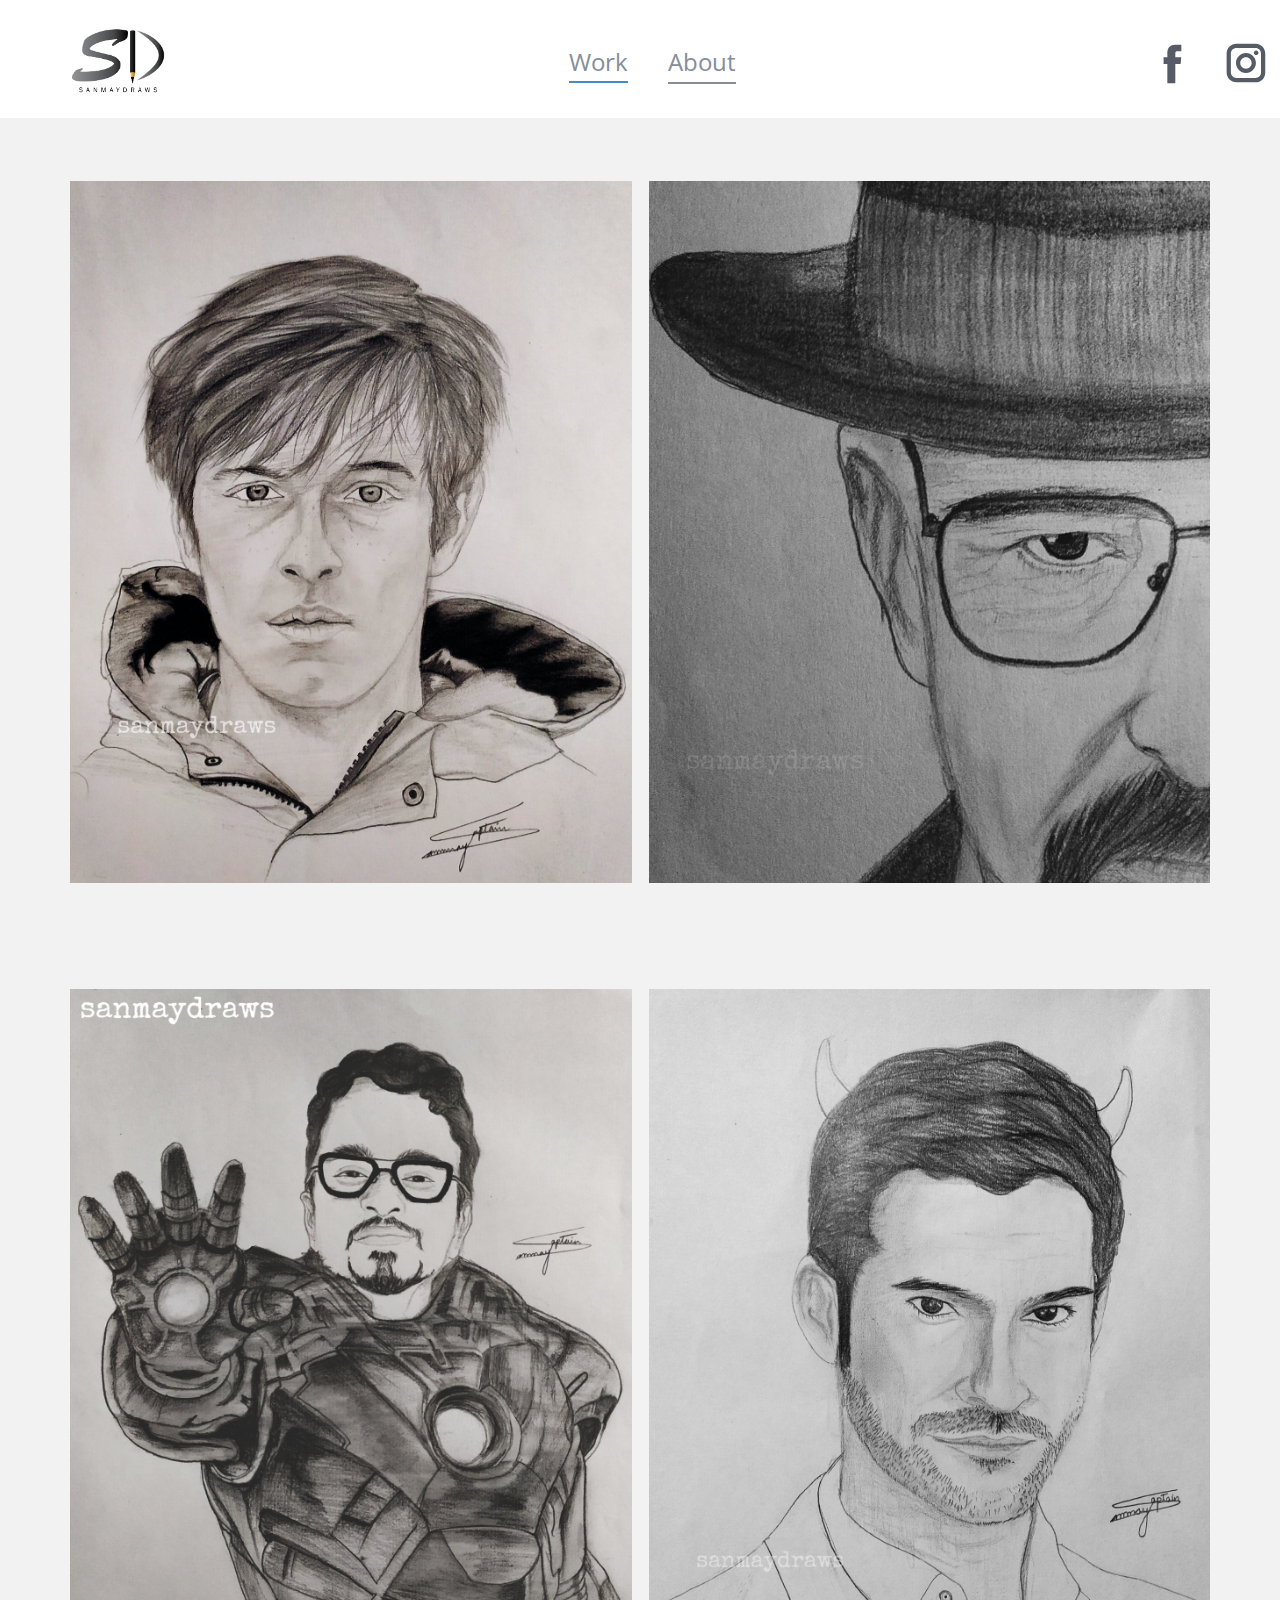
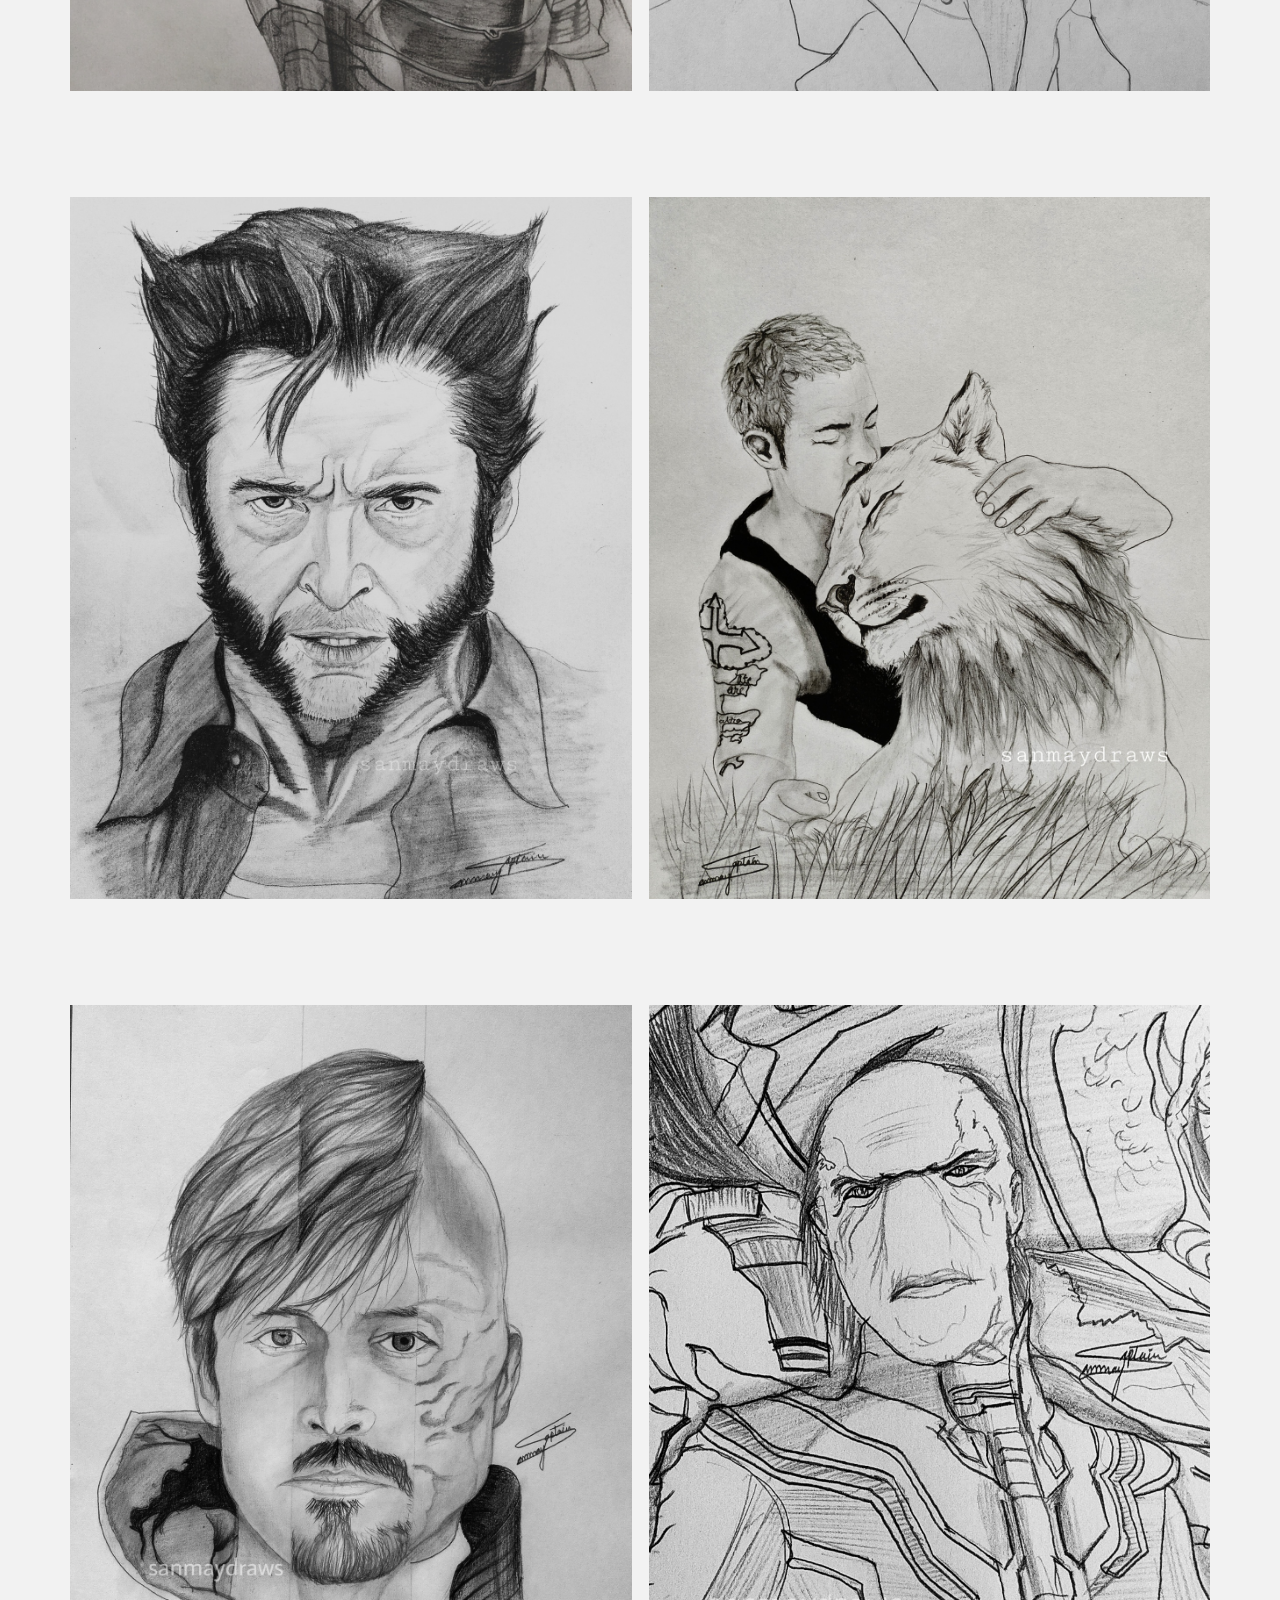
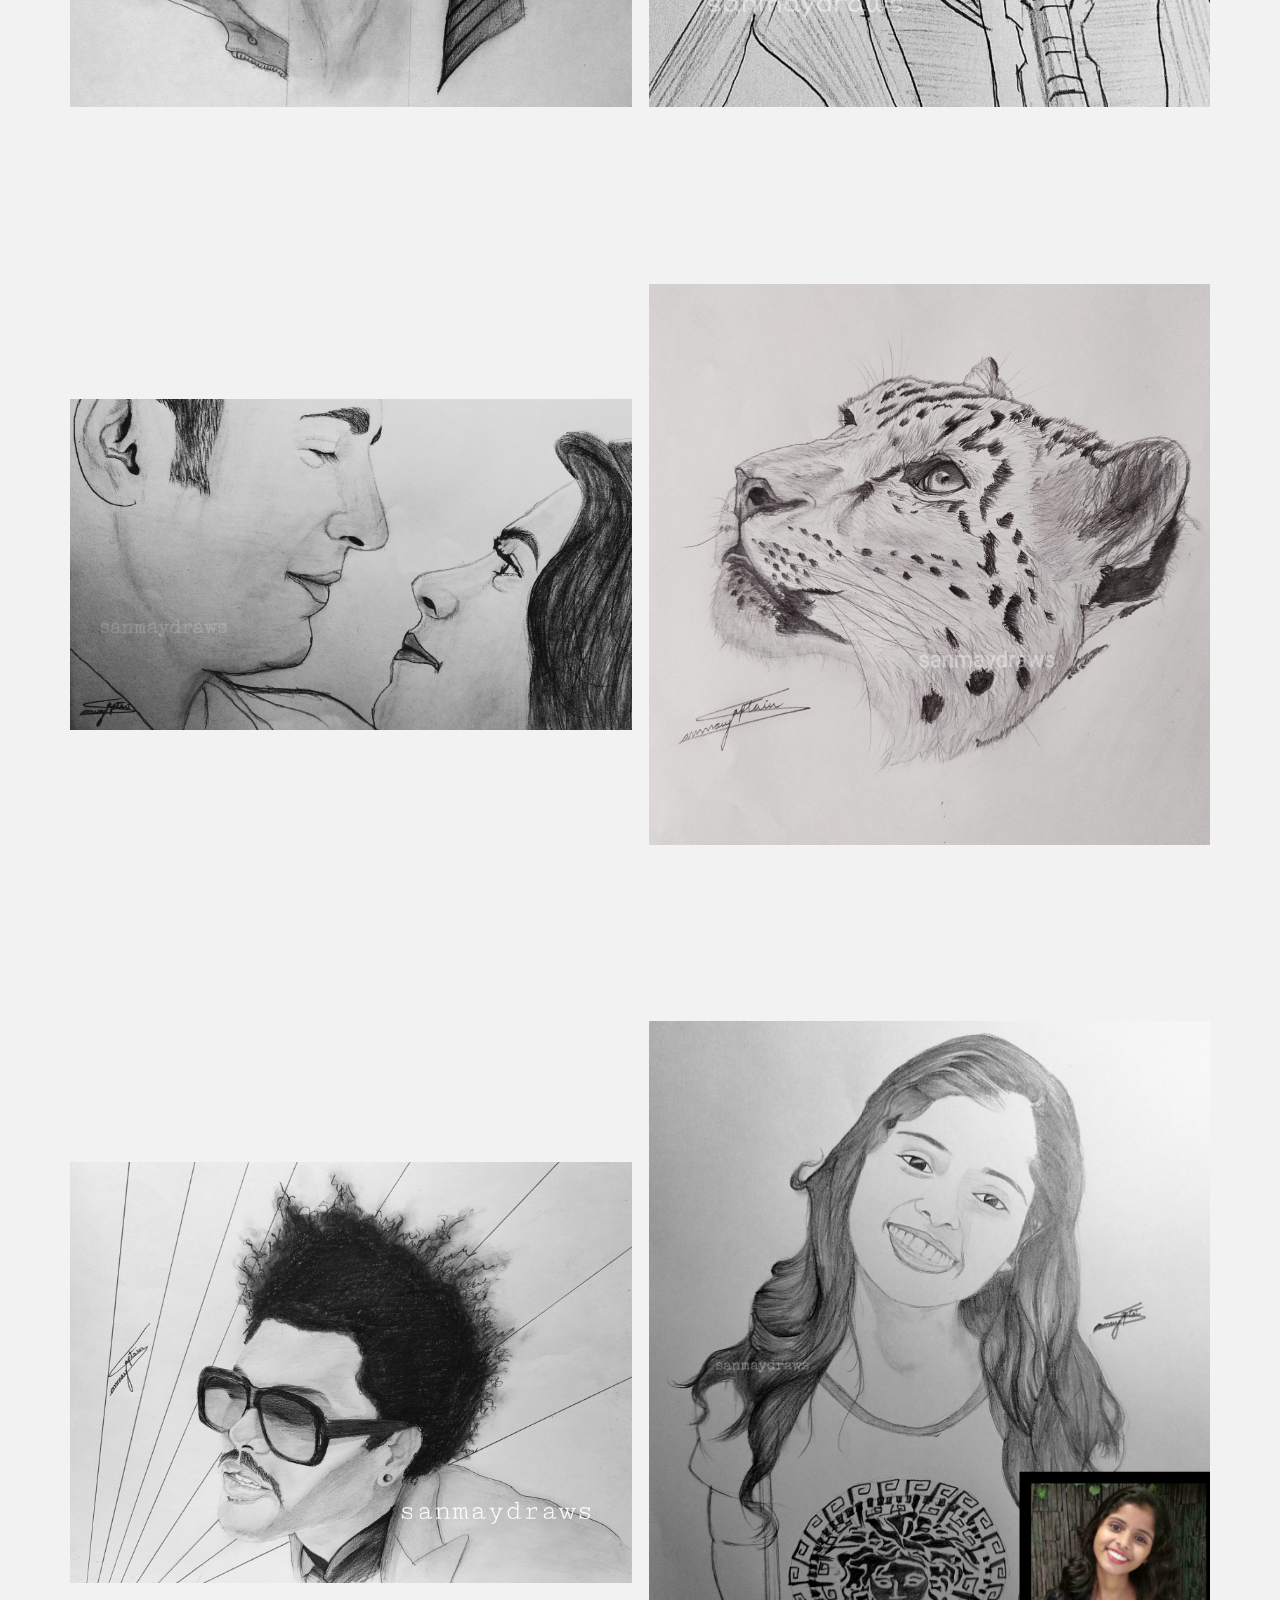
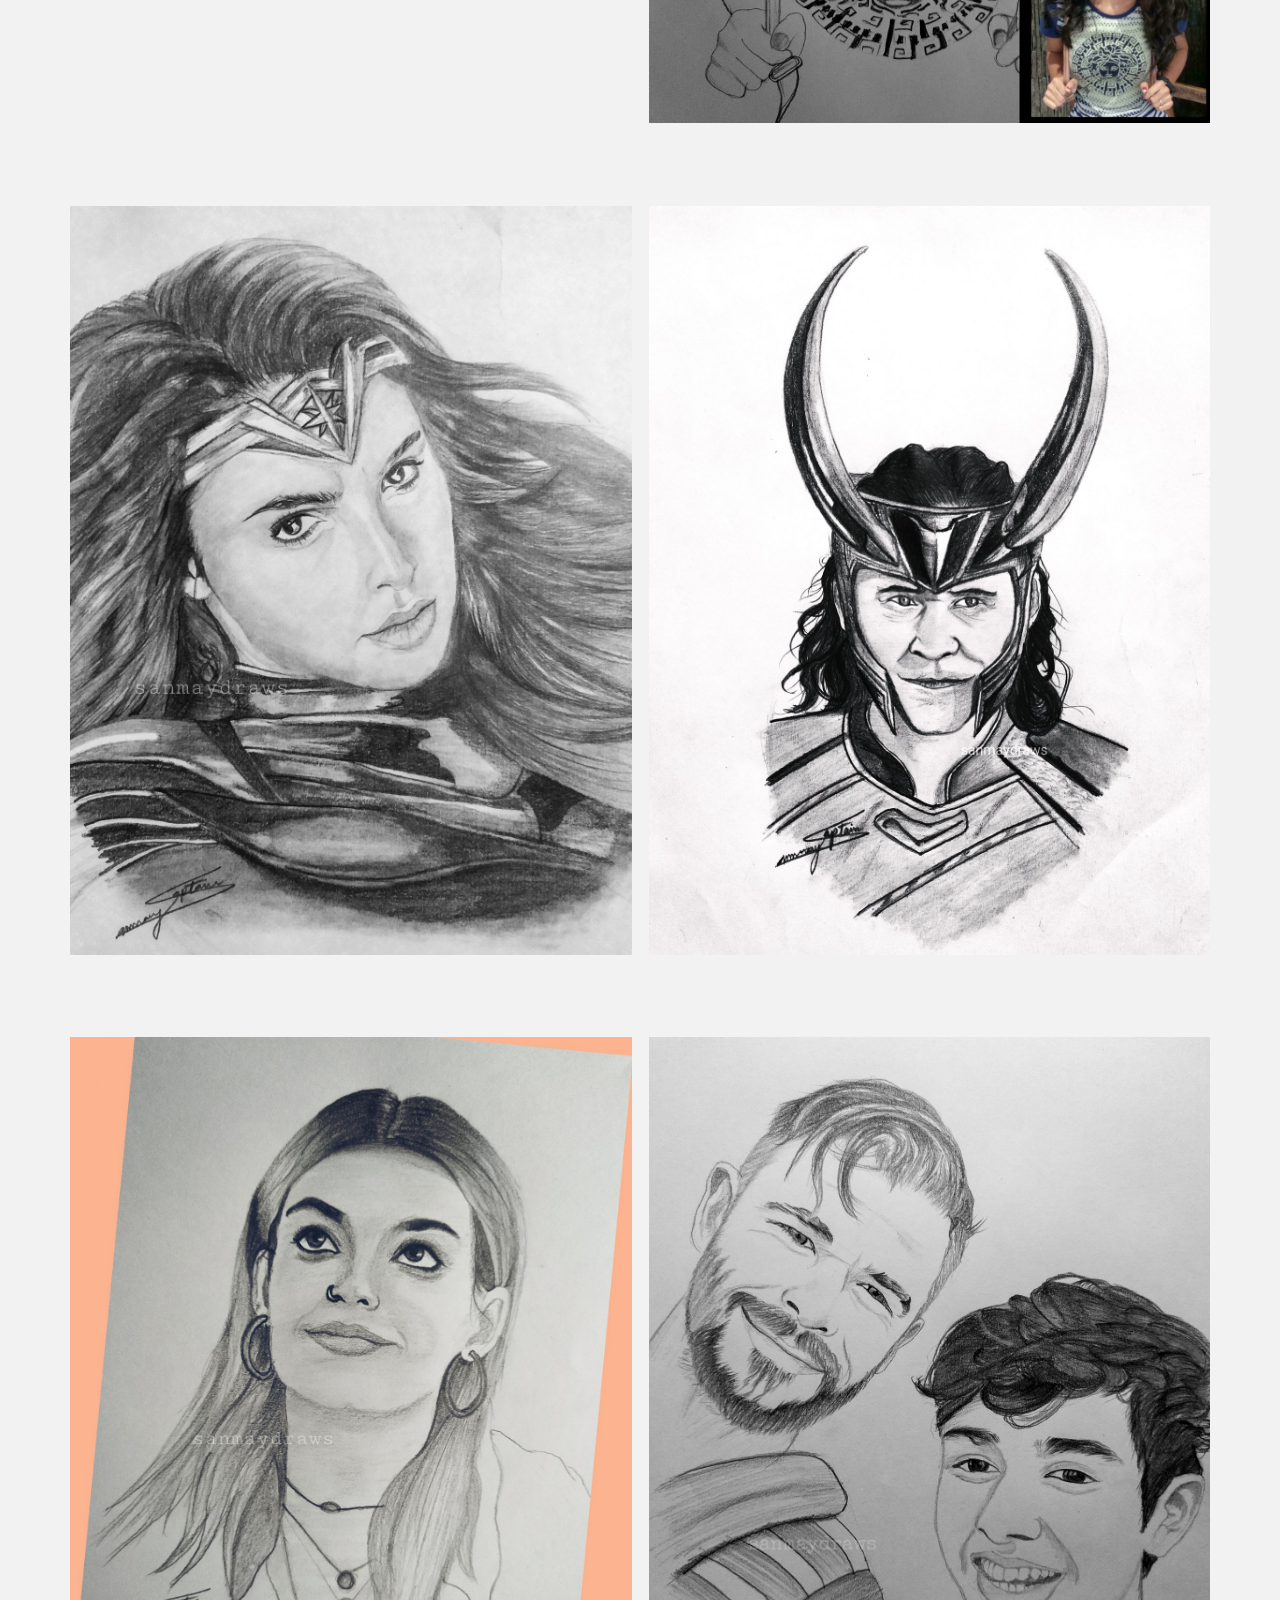
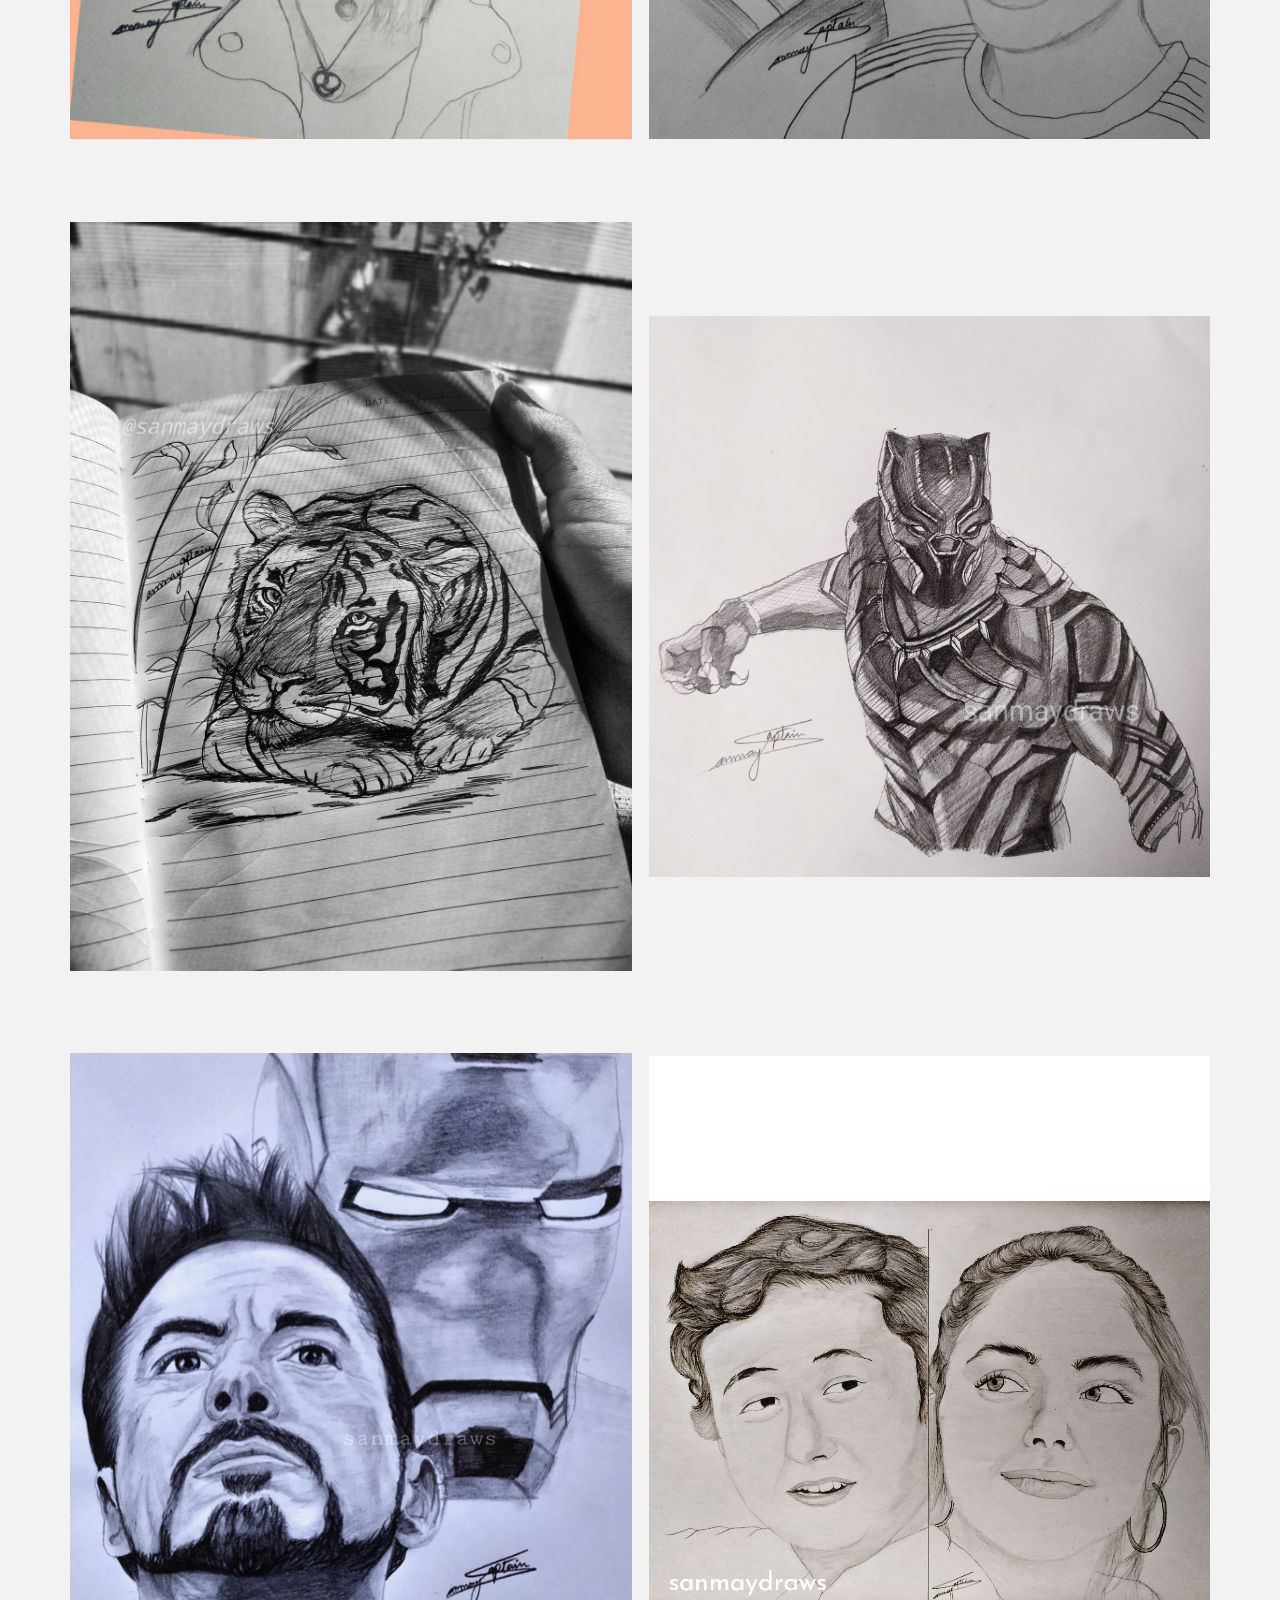
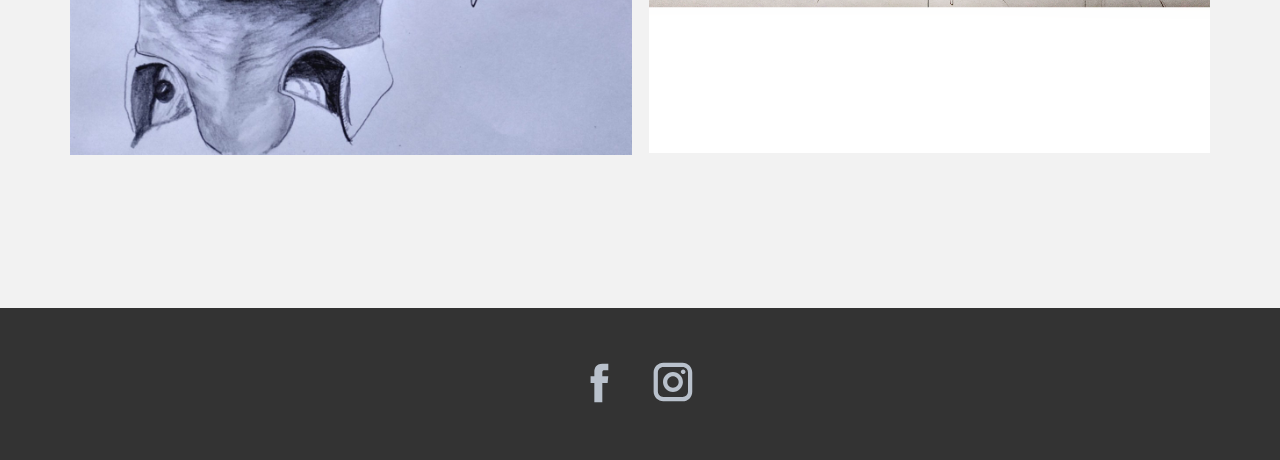
==== index.html @ 13224a30 "initial hello" ====
<!DOCTYPE html>
<html style="font-size: 16px;">
  <head>
    <meta name="viewport" content="width=device-width, initial-scale=1.0">
    <meta charset="utf-8">
    <meta name="keywords" content="">
    <meta name="description" content="">
    <meta name="page_type" content="np-template-header-footer-from-plugin">
    <title>SanmayDraws | Work</title>
    <link rel="shortcut icon" type="image/jpg" href="images/IMG_20200717_180606.jpg"/>
    <link rel="stylesheet" href="nicepage.css" media="screen">
<link rel="stylesheet" href="Page-1.css" media="screen">
    <script class="u-script" type="text/javascript" src="jquery.js" defer=""></script>
    <script class="u-script" type="text/javascript" src="nicepage.js" defer=""></script>
    <meta name="generator" content="Nicepage 3.2.5, nicepage.com">
    <link id="u-theme-google-font" rel="stylesheet" href="https://fonts.googleapis.com/css?family=Roboto:100,100i,300,300i,400,400i,500,500i,700,700i,900,900i|Open+Sans:300,300i,400,400i,600,600i,700,700i,800,800i">
    
    
    <script type="application/ld+json">{
		"@context": "http://schema.org",
		"@type": "Organization",
		"name": "",
		"url": "index.html",
		"logo": "images/IMG_20200717_180606.jpg",
		"sameAs": []
}</script>
    <meta property="og:title" content="Page 1">
    <meta property="og:type" content="website">
    <meta name="theme-color" content="#478ac9">
    <link rel="canonical" href="index.html">
    <meta property="og:url" content="index.html">
  </head>
  <body data-home-page="Page-1.html" data-home-page-title="Page 1" class="u-body"><header class="u-clearfix u-header u-header" id="sec-064d"><div class="u-clearfix u-sheet u-sheet-1">
        <a href="index.html" class="u-image u-logo u-image-1">
          <img src="images/IMG_20200717_180606.jpg" class="u-logo-image u-logo-image-1" data-image-width="80.7608">
        </a>
        <div class="u-align-left u-social-icons u-spacing-25 u-text-palette-5-dark-2 u-social-icons-1">
          <a class="u-social-url" target="_blank" href="https://www.facebook.com/pages/category/Art/sanmaydraws-2575872695812173/"><span class="u-icon u-icon-circle u-social-facebook u-social-type-logo u-icon-1"><svg class="u-svg-link" preserveAspectRatio="xMidYMin slice" viewBox="0 0 112 112" style=""><use xmlns:xlink="http://www.w3.org/1999/xlink" xlink:href="#svg-640f"></use></svg><svg xmlns="http://www.w3.org/2000/svg" xmlns:xlink="http://www.w3.org/1999/xlink" version="1.1" xml:space="preserve" class="u-svg-content" viewBox="0 0 112 112" x="0px" y="0px" id="svg-640f"><path d="M75.5,28.8H65.4c-1.5,0-4,0.9-4,4.3v9.4h13.9l-1.5,15.8H61.4v45.1H42.8V58.3h-8.8V42.4h8.8V32.2 c0-7.4,3.4-18.8,18.8-18.8h13.8v15.4H75.5z"></path></svg></span>
          </a>
          <a class="u-social-url" target="_blank" href="https://instagram.com/sanmaydraws?igshid=stjvd3hu8szt"><span class="u-icon u-icon-circle u-social-instagram u-social-type-logo u-icon-2"><svg class="u-svg-link" preserveAspectRatio="xMidYMin slice" viewBox="0 0 112 112" style=""><use xmlns:xlink="http://www.w3.org/1999/xlink" xlink:href="#svg-b2b6"></use></svg><svg xmlns="http://www.w3.org/2000/svg" xmlns:xlink="http://www.w3.org/1999/xlink" version="1.1" xml:space="preserve" class="u-svg-content" viewBox="0 0 112 112" x="0px" y="0px" id="svg-b2b6"><path d="M55.9,32.9c-12.8,0-23.2,10.4-23.2,23.2s10.4,23.2,23.2,23.2s23.2-10.4,23.2-23.2S68.7,32.9,55.9,32.9z M55.9,69.4c-7.4,0-13.3-6-13.3-13.3c-0.1-7.4,6-13.3,13.3-13.3s13.3,6,13.3,13.3C69.3,63.5,63.3,69.4,55.9,69.4z"></path><path d="M79.7,26.8c-3,0-5.4,2.5-5.4,5.4s2.5,5.4,5.4,5.4c3,0,5.4-2.5,5.4-5.4S82.7,26.8,79.7,26.8z"></path><path d="M78.2,11H33.5C21,11,10.8,21.3,10.8,33.7v44.7c0,12.6,10.2,22.8,22.7,22.8h44.7c12.6,0,22.7-10.2,22.7-22.7 V33.7C100.8,21.1,90.6,11,78.2,11z M91,78.4c0,7.1-5.8,12.8-12.8,12.8H33.5c-7.1,0-12.8-5.8-12.8-12.8V33.7 c0-7.1,5.8-12.8,12.8-12.8h44.7c7.1,0,12.8,5.8,12.8,12.8V78.4z"></path></svg></span>
          </a>
        </div>
        <a href="index.html" class="u-active-none u-border-2 u-border-active-palette-2-dark-1 u-border-hover-palette-2-base u-border-palette-1-base u-btn u-button-style u-hover-none u-none u-text-active-palette-5-dark-3 u-text-hover-palette-5-dark-2 u-text-palette-5-dark-1 u-btn-1">Work</a>
        <a href="https://nicepage.com/website-design" class="u-active-none u-border-2 u-border-active-palette-2-dark-1 u-border-hover-palette-2-base u-border-palette-5-dark-1 u-btn u-button-style u-hover-none u-none u-text-active-palette-5-dark-3 u-text-hover-palette-5-dark-2 u-text-palette-5-dark-1 u-btn-2">About</a>
      </div></header>
    <section class="u-align-center u-clearfix u-grey-5 u-section-1" id="sec-0cc2">
      <div class="u-clearfix u-sheet u-valign-middle-md u-valign-middle-sm u-sheet-1">
        <div class="u-expanded-width u-gallery u-layout-grid u-lightbox u-show-text-on-hover u-gallery-1">
          <div class="u-gallery-inner u-gallery-inner-1">
            <div class="u-effect-fade u-gallery-item">
              <div class="u-back-slide" data-image-width="1280" data-image-height="1600">
                <img class="u-back-image u-expanded u-image-contain" src="images/1608567614874.jpg">
              </div>
              <div class="u-over-slide u-shading u-over-slide-1">
                <h3 class="u-gallery-heading"></h3>
                <p class="u-gallery-text"></p>
              </div>
            </div>
            <div class="u-effect-fade u-gallery-item">
              <div class="u-back-slide">
                <img class="u-back-image u-expanded u-image-contain" src="images/1608567615080.jpg">
              </div>
              <div class="u-over-slide u-shading u-over-slide-2">
                <h3 class="u-gallery-heading"></h3>
                <p class="u-gallery-text"></p>
              </div>
            </div>
            <div class="u-effect-fade u-gallery-item">
              <div class="u-back-slide">
                <img class="u-back-image u-expanded u-image-contain" src="images/1608629597478.jpg">
              </div>
              <div class="u-over-slide u-shading u-over-slide-3">
                <h3 class="u-gallery-heading"></h3>
                <p class="u-gallery-text"></p>
              </div>
            </div>
            <div class="u-effect-fade u-gallery-item">
              <div class="u-back-slide">
                <img class="u-back-image u-expanded u-image-contain" src="images/1608567614415.jpg">
              </div>
              <div class="u-over-slide u-shading u-over-slide-4">
                <h3 class="u-gallery-heading"></h3>
                <p class="u-gallery-text"></p>
              </div>
            </div>
            <div class="u-effect-fade u-gallery-item">
              <div class="u-back-slide">
                <img class="u-back-image u-expanded u-image-contain" src="images/1608567504846.jpg">
              </div>
              <div class="u-over-slide u-shading u-over-slide-5">
                <h3 class="u-gallery-heading"></h3>
                <p class="u-gallery-text"></p>
              </div>
            </div>
            <div class="u-effect-fade u-gallery-item">
              <div class="u-back-slide">
                <img class="u-back-image u-expanded u-image-contain" src="images/1608567614660.jpg">
              </div>
              <div class="u-over-slide u-shading u-over-slide-6">
                <h3 class="u-gallery-heading"></h3>
                <p class="u-gallery-text"></p>
              </div>
            </div>
            <div class="u-effect-fade u-gallery-item">
              <div class="u-back-slide">
                <img class="u-back-image u-expanded u-image-contain" src="images/1608567614455.jpg">
              </div>
              <div class="u-over-slide u-shading u-over-slide-7">
                <h3 class="u-gallery-heading"></h3>
                <p class="u-gallery-text"></p>
              </div>
            </div>
            <div class="u-effect-fade u-gallery-item">
              <div class="u-back-slide">
                <img class="u-back-image u-expanded u-image-contain" src="images/1608567504677.jpg">
              </div>
              <div class="u-over-slide u-shading u-over-slide-8">
                <h3 class="u-gallery-heading"></h3>
                <p class="u-gallery-text"></p>
              </div>
            </div>
            <div class="u-effect-fade u-gallery-item">
              <div class="u-back-slide">
                <img class="u-back-image u-expanded u-image-contain" src="images/1608567504780.jpg">
              </div>
              <div class="u-over-slide u-shading u-over-slide-9">
                <h3 class="u-gallery-heading"></h3>
                <p class="u-gallery-text"></p>
              </div>
            </div>
            <div class="u-effect-fade u-gallery-item">
              <div class="u-back-slide">
                <img class="u-back-image u-expanded u-image-contain" src="images/1608602036181.jpg">
              </div>
              <div class="u-over-slide u-shading u-over-slide-10">
                <h3 class="u-gallery-heading"></h3>
                <p class="u-gallery-text"></p>
              </div>
            </div>
            <div class="u-effect-fade u-gallery-item">
              <div class="u-back-slide">
                <img class="u-back-image u-expanded u-image-contain" src="images/1608567614563.jpg">
              </div>
              <div class="u-over-slide u-shading u-over-slide-11">
                <h3 class="u-gallery-heading"></h3>
                <p class="u-gallery-text"></p>
              </div>
            </div>
            <div class="u-effect-fade u-gallery-item">
              <div class="u-back-slide">
                <img class="u-back-image u-expanded u-image-contain" src="images/1608629597667.jpg">
              </div>
              <div class="u-over-slide u-shading u-over-slide-12">
                <h3 class="u-gallery-heading"></h3>
                <p class="u-gallery-text"></p>
              </div>
            </div>
            <div class="u-effect-fade u-gallery-item">
              <div class="u-back-slide">
                <img class="u-back-image u-expanded u-image-contain" src="images/1608567504946.jpg">
              </div>
              <div class="u-over-slide u-shading u-over-slide-13">
                <h3 class="u-gallery-heading"></h3>
                <p class="u-gallery-text"></p>
              </div>
            </div>
            <div class="u-effect-fade u-gallery-item">
              <div class="u-back-slide">
                <img class="u-back-image u-expanded u-image-contain" src="images/1608602001254.jpg">
              </div>
              <div class="u-over-slide u-shading u-over-slide-14">
                <h3 class="u-gallery-heading"></h3>
                <p class="u-gallery-text"></p>
              </div>
            </div>
            <div class="u-effect-fade u-gallery-item">
              <div class="u-back-slide">
                <img class="u-back-image u-expanded u-image-contain" src="images/1608567615431.jpg">
              </div>
              <div class="u-over-slide u-shading u-over-slide-15">
                <h3 class="u-gallery-heading"></h3>
                <p class="u-gallery-text"></p>
              </div>
            </div>
            <div class="u-effect-fade u-gallery-item">
              <div class="u-back-slide">
                <img class="u-back-image u-expanded u-image-contain" src="images/1608567615335.jpg">
              </div>
              <div class="u-over-slide u-shading u-over-slide-16">
                <h3 class="u-gallery-heading"></h3>
                <p class="u-gallery-text"></p>
              </div>
            </div>
            <div class="u-effect-fade u-gallery-item">
              <div class="u-back-slide">
                <img class="u-back-image u-expanded u-image-contain" src="images/1608567712510.jpg">
              </div>
              <div class="u-over-slide u-shading u-over-slide-17">
                <h3 class="u-gallery-heading"></h3>
                <p class="u-gallery-text"></p>
              </div>
            </div>
            <div class="u-effect-fade u-gallery-item">
              <div class="u-back-slide">
                <img class="u-back-image u-expanded u-image-contain" src="images/1608602001527.jpg">
              </div>
              <div class="u-over-slide u-shading u-over-slide-18">
                <h3 class="u-gallery-heading"></h3>
                <p class="u-gallery-text"></p>
              </div>
            </div>
            <div class="u-effect-fade u-gallery-item">
              <div class="u-back-slide">
                <img class="u-back-image u-expanded u-image-contain" src="images/1608567504910.jpg">
              </div>
              <div class="u-over-slide u-shading u-over-slide-19">
                <h3 class="u-gallery-heading"></h3>
                <p class="u-gallery-text"></p>
              </div>
            </div>
            <div class="u-effect-fade u-gallery-item">
              <div class="u-back-slide">
                <img class="u-back-image u-expanded u-image-contain" src="images/1608567614739.png">
              </div>
              <div class="u-over-slide u-shading u-over-slide-20">
                <h3 class="u-gallery-heading"></h3>
                <p class="u-gallery-text"></p>
              </div>
            </div>
          </div>
        </div>
      </div>
    </section>
    
    
    <footer class="u-clearfix u-footer u-grey-80" id="sec-8d52"><div class="u-clearfix u-sheet u-valign-middle-xl u-sheet-1">
        <div class="u-align-left u-social-icons u-spacing-25 u-text-palette-5-base u-social-icons-1">
          <a class="u-social-url" target="_blank" href="https://www.facebook.com/pages/category/Art/sanmaydraws-2575872695812173/"><span class="u-icon u-icon-circle u-social-facebook u-social-type-logo u-icon-1"><svg class="u-svg-link" preserveAspectRatio="xMidYMin slice" viewBox="0 0 112 112" style=""><use xmlns:xlink="http://www.w3.org/1999/xlink" xlink:href="#svg-8122"></use></svg><svg xmlns="http://www.w3.org/2000/svg" xmlns:xlink="http://www.w3.org/1999/xlink" version="1.1" xml:space="preserve" class="u-svg-content" viewBox="0 0 112 112" x="0px" y="0px" id="svg-8122"><path d="M75.5,28.8H65.4c-1.5,0-4,0.9-4,4.3v9.4h13.9l-1.5,15.8H61.4v45.1H42.8V58.3h-8.8V42.4h8.8V32.2 c0-7.4,3.4-18.8,18.8-18.8h13.8v15.4H75.5z"></path></svg></span>
          </a>
          <a class="u-social-url" target="_blank" href="https://instagram.com/sanmaydraws?igshid=stjvd3hu8szt"><span class="u-icon u-icon-circle u-social-instagram u-social-type-logo u-icon-2"><svg class="u-svg-link" preserveAspectRatio="xMidYMin slice" viewBox="0 0 112 112" style=""><use xmlns:xlink="http://www.w3.org/1999/xlink" xlink:href="#svg-63f8"></use></svg><svg xmlns="http://www.w3.org/2000/svg" xmlns:xlink="http://www.w3.org/1999/xlink" version="1.1" xml:space="preserve" class="u-svg-content" viewBox="0 0 112 112" x="0px" y="0px" id="svg-63f8"><path d="M55.9,32.9c-12.8,0-23.2,10.4-23.2,23.2s10.4,23.2,23.2,23.2s23.2-10.4,23.2-23.2S68.7,32.9,55.9,32.9z M55.9,69.4c-7.4,0-13.3-6-13.3-13.3c-0.1-7.4,6-13.3,13.3-13.3s13.3,6,13.3,13.3C69.3,63.5,63.3,69.4,55.9,69.4z"></path><path d="M79.7,26.8c-3,0-5.4,2.5-5.4,5.4s2.5,5.4,5.4,5.4c3,0,5.4-2.5,5.4-5.4S82.7,26.8,79.7,26.8z"></path><path d="M78.2,11H33.5C21,11,10.8,21.3,10.8,33.7v44.7c0,12.6,10.2,22.8,22.7,22.8h44.7c12.6,0,22.7-10.2,22.7-22.7 V33.7C100.8,21.1,90.6,11,78.2,11z M91,78.4c0,7.1-5.8,12.8-12.8,12.8H33.5c-7.1,0-12.8-5.8-12.8-12.8V33.7 c0-7.1,5.8-12.8,12.8-12.8h44.7c7.1,0,12.8,5.8,12.8,12.8V78.4z"></path></svg></span>
          </a>
        </div>
      </div></footer>
  </body>
</html>
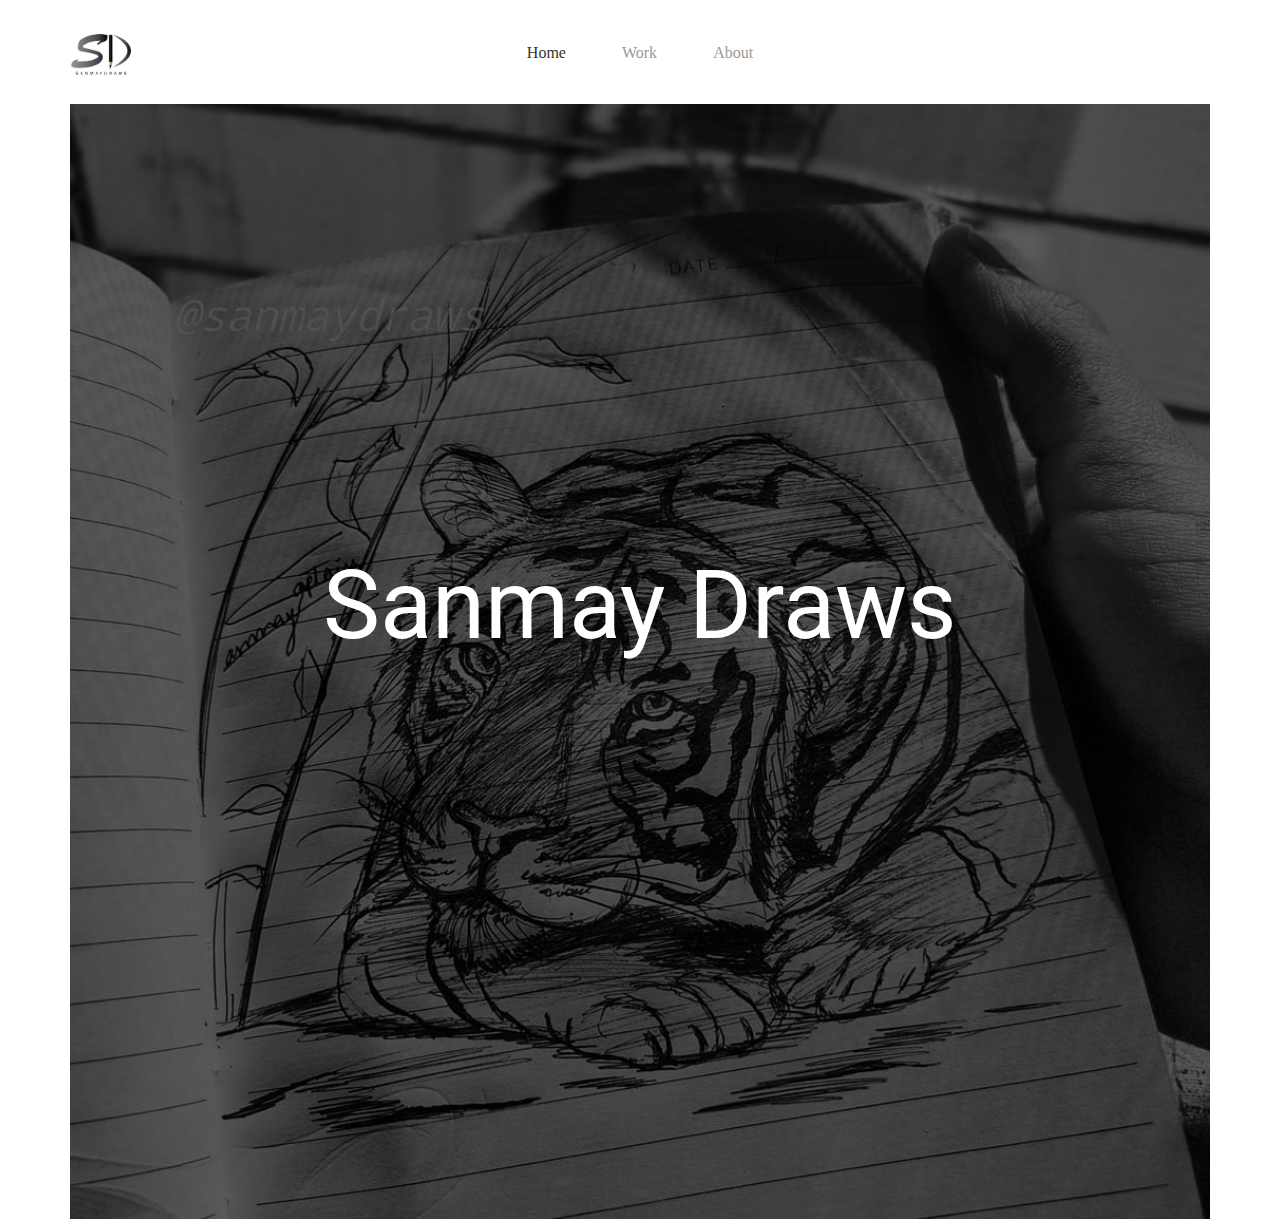
==== commit d88a86b6: "a" ====
--- a/index.html
+++ b/index.html
@@ -6,14 +6,14 @@
     <meta name="keywords" content="">
     <meta name="description" content="">
     <meta name="page_type" content="np-template-header-footer-from-plugin">
-    <title>SanmayDraws | Work</title>
-    <link rel="shortcut icon" type="image/jpg" href="images/IMG_20200717_180606.jpg"/>
+    <title>Home</title>
     <link rel="stylesheet" href="nicepage.css" media="screen">
-<link rel="stylesheet" href="Page-1.css" media="screen">
+<link rel="stylesheet" href="Home.css" media="screen">
     <script class="u-script" type="text/javascript" src="jquery.js" defer=""></script>
     <script class="u-script" type="text/javascript" src="nicepage.js" defer=""></script>
     <meta name="generator" content="Nicepage 3.2.5, nicepage.com">
     <link id="u-theme-google-font" rel="stylesheet" href="https://fonts.googleapis.com/css?family=Roboto:100,100i,300,300i,400,400i,500,500i,700,700i,900,900i|Open+Sans:300,300i,400,400i,600,600i,700,700i,800,800i">
+    <link id="u-page-google-font" rel="stylesheet" href="https://fonts.googleapis.com/css?family=Roboto:100,100i,300,300i,400,400i,500,500i,700,700i,900,900i">
     
     
     <script type="application/ld+json">{
@@ -21,225 +21,51 @@
 		"@type": "Organization",
 		"name": "",
 		"url": "index.html",
-		"logo": "images/IMG_20200717_180606.jpg",
-		"sameAs": []
+		"logo": "images/IMG_20200717_180606.jpg"
 }</script>
-    <meta property="og:title" content="Page 1">
+    <meta property="og:title" content="Home">
     <meta property="og:type" content="website">
     <meta name="theme-color" content="#478ac9">
     <link rel="canonical" href="index.html">
     <meta property="og:url" content="index.html">
   </head>
-  <body data-home-page="Page-1.html" data-home-page-title="Page 1" class="u-body"><header class="u-clearfix u-header u-header" id="sec-064d"><div class="u-clearfix u-sheet u-sheet-1">
-        <a href="index.html" class="u-image u-logo u-image-1">
-          <img src="images/IMG_20200717_180606.jpg" class="u-logo-image u-logo-image-1" data-image-width="80.7608">
+  <body class="u-body"><header class="u-clearfix u-header u-header" id="sec-064d"><div class="u-clearfix u-sheet u-sheet-1">
+        <a href="Home.html" class="u-image u-logo u-image-1" data-image-width="666" data-image-height="666">
+          <img src="images/IMG_20200717_180606.jpg" class="u-logo-image u-logo-image-1" data-image-width="76.2858">
         </a>
-        <div class="u-align-left u-social-icons u-spacing-25 u-text-palette-5-dark-2 u-social-icons-1">
-          <a class="u-social-url" target="_blank" href="https://www.facebook.com/pages/category/Art/sanmaydraws-2575872695812173/"><span class="u-icon u-icon-circle u-social-facebook u-social-type-logo u-icon-1"><svg class="u-svg-link" preserveAspectRatio="xMidYMin slice" viewBox="0 0 112 112" style=""><use xmlns:xlink="http://www.w3.org/1999/xlink" xlink:href="#svg-640f"></use></svg><svg xmlns="http://www.w3.org/2000/svg" xmlns:xlink="http://www.w3.org/1999/xlink" version="1.1" xml:space="preserve" class="u-svg-content" viewBox="0 0 112 112" x="0px" y="0px" id="svg-640f"><path d="M75.5,28.8H65.4c-1.5,0-4,0.9-4,4.3v9.4h13.9l-1.5,15.8H61.4v45.1H42.8V58.3h-8.8V42.4h8.8V32.2 c0-7.4,3.4-18.8,18.8-18.8h13.8v15.4H75.5z"></path></svg></span>
-          </a>
-          <a class="u-social-url" target="_blank" href="https://instagram.com/sanmaydraws?igshid=stjvd3hu8szt"><span class="u-icon u-icon-circle u-social-instagram u-social-type-logo u-icon-2"><svg class="u-svg-link" preserveAspectRatio="xMidYMin slice" viewBox="0 0 112 112" style=""><use xmlns:xlink="http://www.w3.org/1999/xlink" xlink:href="#svg-b2b6"></use></svg><svg xmlns="http://www.w3.org/2000/svg" xmlns:xlink="http://www.w3.org/1999/xlink" version="1.1" xml:space="preserve" class="u-svg-content" viewBox="0 0 112 112" x="0px" y="0px" id="svg-b2b6"><path d="M55.9,32.9c-12.8,0-23.2,10.4-23.2,23.2s10.4,23.2,23.2,23.2s23.2-10.4,23.2-23.2S68.7,32.9,55.9,32.9z M55.9,69.4c-7.4,0-13.3-6-13.3-13.3c-0.1-7.4,6-13.3,13.3-13.3s13.3,6,13.3,13.3C69.3,63.5,63.3,69.4,55.9,69.4z"></path><path d="M79.7,26.8c-3,0-5.4,2.5-5.4,5.4s2.5,5.4,5.4,5.4c3,0,5.4-2.5,5.4-5.4S82.7,26.8,79.7,26.8z"></path><path d="M78.2,11H33.5C21,11,10.8,21.3,10.8,33.7v44.7c0,12.6,10.2,22.8,22.7,22.8h44.7c12.6,0,22.7-10.2,22.7-22.7 V33.7C100.8,21.1,90.6,11,78.2,11z M91,78.4c0,7.1-5.8,12.8-12.8,12.8H33.5c-7.1,0-12.8-5.8-12.8-12.8V33.7 c0-7.1,5.8-12.8,12.8-12.8h44.7c7.1,0,12.8,5.8,12.8,12.8V78.4z"></path></svg></span>
-          </a>
-        </div>
-        <a href="index.html" class="u-active-none u-border-2 u-border-active-palette-2-dark-1 u-border-hover-palette-2-base u-border-palette-1-base u-btn u-button-style u-hover-none u-none u-text-active-palette-5-dark-3 u-text-hover-palette-5-dark-2 u-text-palette-5-dark-1 u-btn-1">Work</a>
-        <a href="https://nicepage.com/website-design" class="u-active-none u-border-2 u-border-active-palette-2-dark-1 u-border-hover-palette-2-base u-border-palette-5-dark-1 u-btn u-button-style u-hover-none u-none u-text-active-palette-5-dark-3 u-text-hover-palette-5-dark-2 u-text-palette-5-dark-1 u-btn-2">About</a>
-      </div></header>
-    <section class="u-align-center u-clearfix u-grey-5 u-section-1" id="sec-0cc2">
-      <div class="u-clearfix u-sheet u-valign-middle-md u-valign-middle-sm u-sheet-1">
-        <div class="u-expanded-width u-gallery u-layout-grid u-lightbox u-show-text-on-hover u-gallery-1">
-          <div class="u-gallery-inner u-gallery-inner-1">
-            <div class="u-effect-fade u-gallery-item">
-              <div class="u-back-slide" data-image-width="1280" data-image-height="1600">
-                <img class="u-back-image u-expanded u-image-contain" src="images/1608567614874.jpg">
-              </div>
-              <div class="u-over-slide u-shading u-over-slide-1">
-                <h3 class="u-gallery-heading"></h3>
-                <p class="u-gallery-text"></p>
+        <nav class="u-align-left u-menu u-menu-dropdown u-nav-spacing-25 u-offcanvas u-menu-1" data-responsive-from="MD">
+          <div class="menu-collapse">
+            <a class="u-button-style u-nav-link u-text-active-grey-80 u-text-grey-40 u-text-hover-black" href="#" style="padding: 13px 20px; font-size: calc(1em + 26px);">
+              <svg class="u-svg-link" preserveAspectRatio="xMidYMin slice" viewBox="0 0 302 302" style=""><use xmlns:xlink="http://www.w3.org/1999/xlink" xlink:href="#svg-7b92"></use></svg>
+              <svg xmlns="http://www.w3.org/2000/svg" xmlns:xlink="http://www.w3.org/1999/xlink" version="1.1" id="svg-7b92" x="0px" y="0px" viewBox="0 0 302 302" style="enable-background:new 0 0 302 302;" xml:space="preserve" class="u-svg-content"><g><rect y="36" width="302" height="30"></rect><rect y="236" width="302" height="30"></rect><rect y="136" width="302" height="30"></rect>
+</g><g></g><g></g><g></g><g></g><g></g><g></g><g></g><g></g><g></g><g></g><g></g><g></g><g></g><g></g><g></g></svg>
+            </a>
+          </div>
+          <div class="u-custom-menu u-nav-container">
+            <ul class="u-nav u-unstyled u-nav-1"><li class="u-nav-item"><a class="u-button-style u-nav-link u-text-active-grey-80 u-text-grey-40 u-text-hover-black" href="Home.html" style="padding: 26px 28px;">Home</a>
+</li><li class="u-nav-item"><a class="u-button-style u-nav-link u-text-active-grey-80 u-text-grey-40 u-text-hover-black" href="Work.html" style="padding: 26px 28px;">Work</a>
+</li><li class="u-nav-item"><a class="u-button-style u-nav-link u-text-active-grey-80 u-text-grey-40 u-text-hover-black" href="About.html" style="padding: 26px 28px;">About</a>
+</li></ul>
+          </div>
+          <div class="u-custom-menu u-nav-container-collapse">
+            <div class="u-align-center u-black u-container-style u-inner-container-layout u-opacity u-opacity-95 u-sidenav">
+              <div class="u-sidenav-overflow">
+                <div class="u-menu-close"></div>
+                <ul class="u-align-center u-nav u-popupmenu-items u-unstyled u-nav-2"><li class="u-nav-item"><a class="u-button-style u-nav-link" href="Home.html" style="padding: 26px 28px;">Home</a>
+</li><li class="u-nav-item"><a class="u-button-style u-nav-link" href="Work.html" style="padding: 26px 28px;">Work</a>
+</li><li class="u-nav-item"><a class="u-button-style u-nav-link" href="About.html" style="padding: 26px 28px;">About</a>
+</li></ul>
               </div>
             </div>
-            <div class="u-effect-fade u-gallery-item">
-              <div class="u-back-slide">
-                <img class="u-back-image u-expanded u-image-contain" src="images/1608567615080.jpg">
-              </div>
-              <div class="u-over-slide u-shading u-over-slide-2">
-                <h3 class="u-gallery-heading"></h3>
-                <p class="u-gallery-text"></p>
-              </div>
-            </div>
-            <div class="u-effect-fade u-gallery-item">
-              <div class="u-back-slide">
-                <img class="u-back-image u-expanded u-image-contain" src="images/1608629597478.jpg">
-              </div>
-              <div class="u-over-slide u-shading u-over-slide-3">
-                <h3 class="u-gallery-heading"></h3>
-                <p class="u-gallery-text"></p>
-              </div>
-            </div>
-            <div class="u-effect-fade u-gallery-item">
-              <div class="u-back-slide">
-                <img class="u-back-image u-expanded u-image-contain" src="images/1608567614415.jpg">
-              </div>
-              <div class="u-over-slide u-shading u-over-slide-4">
-                <h3 class="u-gallery-heading"></h3>
-                <p class="u-gallery-text"></p>
-              </div>
-            </div>
-            <div class="u-effect-fade u-gallery-item">
-              <div class="u-back-slide">
-                <img class="u-back-image u-expanded u-image-contain" src="images/1608567504846.jpg">
-              </div>
-              <div class="u-over-slide u-shading u-over-slide-5">
-                <h3 class="u-gallery-heading"></h3>
-                <p class="u-gallery-text"></p>
-              </div>
-            </div>
-            <div class="u-effect-fade u-gallery-item">
-              <div class="u-back-slide">
-                <img class="u-back-image u-expanded u-image-contain" src="images/1608567614660.jpg">
-              </div>
-              <div class="u-over-slide u-shading u-over-slide-6">
-                <h3 class="u-gallery-heading"></h3>
-                <p class="u-gallery-text"></p>
-              </div>
-            </div>
-            <div class="u-effect-fade u-gallery-item">
-              <div class="u-back-slide">
-                <img class="u-back-image u-expanded u-image-contain" src="images/1608567614455.jpg">
-              </div>
-              <div class="u-over-slide u-shading u-over-slide-7">
-                <h3 class="u-gallery-heading"></h3>
-                <p class="u-gallery-text"></p>
-              </div>
-            </div>
-            <div class="u-effect-fade u-gallery-item">
-              <div class="u-back-slide">
-                <img class="u-back-image u-expanded u-image-contain" src="images/1608567504677.jpg">
-              </div>
-              <div class="u-over-slide u-shading u-over-slide-8">
-                <h3 class="u-gallery-heading"></h3>
-                <p class="u-gallery-text"></p>
-              </div>
-            </div>
-            <div class="u-effect-fade u-gallery-item">
-              <div class="u-back-slide">
-                <img class="u-back-image u-expanded u-image-contain" src="images/1608567504780.jpg">
-              </div>
-              <div class="u-over-slide u-shading u-over-slide-9">
-                <h3 class="u-gallery-heading"></h3>
-                <p class="u-gallery-text"></p>
-              </div>
-            </div>
-            <div class="u-effect-fade u-gallery-item">
-              <div class="u-back-slide">
-                <img class="u-back-image u-expanded u-image-contain" src="images/1608602036181.jpg">
-              </div>
-              <div class="u-over-slide u-shading u-over-slide-10">
-                <h3 class="u-gallery-heading"></h3>
-                <p class="u-gallery-text"></p>
-              </div>
-            </div>
-            <div class="u-effect-fade u-gallery-item">
-              <div class="u-back-slide">
-                <img class="u-back-image u-expanded u-image-contain" src="images/1608567614563.jpg">
-              </div>
-              <div class="u-over-slide u-shading u-over-slide-11">
-                <h3 class="u-gallery-heading"></h3>
-                <p class="u-gallery-text"></p>
-              </div>
-            </div>
-            <div class="u-effect-fade u-gallery-item">
-              <div class="u-back-slide">
-                <img class="u-back-image u-expanded u-image-contain" src="images/1608629597667.jpg">
-              </div>
-              <div class="u-over-slide u-shading u-over-slide-12">
-                <h3 class="u-gallery-heading"></h3>
-                <p class="u-gallery-text"></p>
-              </div>
-            </div>
-            <div class="u-effect-fade u-gallery-item">
-              <div class="u-back-slide">
-                <img class="u-back-image u-expanded u-image-contain" src="images/1608567504946.jpg">
-              </div>
-              <div class="u-over-slide u-shading u-over-slide-13">
-                <h3 class="u-gallery-heading"></h3>
-                <p class="u-gallery-text"></p>
-              </div>
-            </div>
-            <div class="u-effect-fade u-gallery-item">
-              <div class="u-back-slide">
-                <img class="u-back-image u-expanded u-image-contain" src="images/1608602001254.jpg">
-              </div>
-              <div class="u-over-slide u-shading u-over-slide-14">
-                <h3 class="u-gallery-heading"></h3>
-                <p class="u-gallery-text"></p>
-              </div>
-            </div>
-            <div class="u-effect-fade u-gallery-item">
-              <div class="u-back-slide">
-                <img class="u-back-image u-expanded u-image-contain" src="images/1608567615431.jpg">
-              </div>
-              <div class="u-over-slide u-shading u-over-slide-15">
-                <h3 class="u-gallery-heading"></h3>
-                <p class="u-gallery-text"></p>
-              </div>
-            </div>
-            <div class="u-effect-fade u-gallery-item">
-              <div class="u-back-slide">
-                <img class="u-back-image u-expanded u-image-contain" src="images/1608567615335.jpg">
-              </div>
-              <div class="u-over-slide u-shading u-over-slide-16">
-                <h3 class="u-gallery-heading"></h3>
-                <p class="u-gallery-text"></p>
-              </div>
-            </div>
-            <div class="u-effect-fade u-gallery-item">
-              <div class="u-back-slide">
-                <img class="u-back-image u-expanded u-image-contain" src="images/1608567712510.jpg">
-              </div>
-              <div class="u-over-slide u-shading u-over-slide-17">
-                <h3 class="u-gallery-heading"></h3>
-                <p class="u-gallery-text"></p>
-              </div>
-            </div>
-            <div class="u-effect-fade u-gallery-item">
-              <div class="u-back-slide">
-                <img class="u-back-image u-expanded u-image-contain" src="images/1608602001527.jpg">
-              </div>
-              <div class="u-over-slide u-shading u-over-slide-18">
-                <h3 class="u-gallery-heading"></h3>
-                <p class="u-gallery-text"></p>
-              </div>
-            </div>
-            <div class="u-effect-fade u-gallery-item">
-              <div class="u-back-slide">
-                <img class="u-back-image u-expanded u-image-contain" src="images/1608567504910.jpg">
-              </div>
-              <div class="u-over-slide u-shading u-over-slide-19">
-                <h3 class="u-gallery-heading"></h3>
-                <p class="u-gallery-text"></p>
-              </div>
-            </div>
-            <div class="u-effect-fade u-gallery-item">
-              <div class="u-back-slide">
-                <img class="u-back-image u-expanded u-image-contain" src="images/1608567614739.png">
-              </div>
-              <div class="u-over-slide u-shading u-over-slide-20">
-                <h3 class="u-gallery-heading"></h3>
-                <p class="u-gallery-text"></p>
-              </div>
-            </div>
+            <div class="u-black u-menu-overlay u-opacity u-opacity-70"></div>
           </div>
-        </div>
+        </nav>
+      </div></header>
+    <section class="u-align-left u-clearfix u-section-1" src="" id="sec-f2e9">
+      <div class="u-clearfix u-image u-shading u-sheet u-image-1">
+        <a href="Work.html" class="u-btn u-button-style u-custom-font u-font-roboto u-none u-text-active-palette-1-light-3 u-text-hover-grey-15 u-btn-1">Sanmay Draws</a>
       </div>
     </section>
     
-    
-    <footer class="u-clearfix u-footer u-grey-80" id="sec-8d52"><div class="u-clearfix u-sheet u-valign-middle-xl u-sheet-1">
-        <div class="u-align-left u-social-icons u-spacing-25 u-text-palette-5-base u-social-icons-1">
-          <a class="u-social-url" target="_blank" href="https://www.facebook.com/pages/category/Art/sanmaydraws-2575872695812173/"><span class="u-icon u-icon-circle u-social-facebook u-social-type-logo u-icon-1"><svg class="u-svg-link" preserveAspectRatio="xMidYMin slice" viewBox="0 0 112 112" style=""><use xmlns:xlink="http://www.w3.org/1999/xlink" xlink:href="#svg-8122"></use></svg><svg xmlns="http://www.w3.org/2000/svg" xmlns:xlink="http://www.w3.org/1999/xlink" version="1.1" xml:space="preserve" class="u-svg-content" viewBox="0 0 112 112" x="0px" y="0px" id="svg-8122"><path d="M75.5,28.8H65.4c-1.5,0-4,0.9-4,4.3v9.4h13.9l-1.5,15.8H61.4v45.1H42.8V58.3h-8.8V42.4h8.8V32.2 c0-7.4,3.4-18.8,18.8-18.8h13.8v15.4H75.5z"></path></svg></span>
-          </a>
-          <a class="u-social-url" target="_blank" href="https://instagram.com/sanmaydraws?igshid=stjvd3hu8szt"><span class="u-icon u-icon-circle u-social-instagram u-social-type-logo u-icon-2"><svg class="u-svg-link" preserveAspectRatio="xMidYMin slice" viewBox="0 0 112 112" style=""><use xmlns:xlink="http://www.w3.org/1999/xlink" xlink:href="#svg-63f8"></use></svg><svg xmlns="http://www.w3.org/2000/svg" xmlns:xlink="http://www.w3.org/1999/xlink" version="1.1" xml:space="preserve" class="u-svg-content" viewBox="0 0 112 112" x="0px" y="0px" id="svg-63f8"><path d="M55.9,32.9c-12.8,0-23.2,10.4-23.2,23.2s10.4,23.2,23.2,23.2s23.2-10.4,23.2-23.2S68.7,32.9,55.9,32.9z M55.9,69.4c-7.4,0-13.3-6-13.3-13.3c-0.1-7.4,6-13.3,13.3-13.3s13.3,6,13.3,13.3C69.3,63.5,63.3,69.4,55.9,69.4z"></path><path d="M79.7,26.8c-3,0-5.4,2.5-5.4,5.4s2.5,5.4,5.4,5.4c3,0,5.4-2.5,5.4-5.4S82.7,26.8,79.7,26.8z"></path><path d="M78.2,11H33.5C21,11,10.8,21.3,10.8,33.7v44.7c0,12.6,10.2,22.8,22.7,22.8h44.7c12.6,0,22.7-10.2,22.7-22.7 V33.7C100.8,21.1,90.6,11,78.2,11z M91,78.4c0,7.1-5.8,12.8-12.8,12.8H33.5c-7.1,0-12.8-5.8-12.8-12.8V33.7 c0-7.1,5.8-12.8,12.8-12.8h44.7c7.1,0,12.8,5.8,12.8,12.8V78.4z"></path></svg></span>
-          </a>
-        </div>
-      </div></footer>
   </body>
 </html>--- a/nicepage.css
+++ b/nicepage.css
@@ -31198,197 +31198,104 @@
 }
 
 .u-header .u-sheet-1 {
-  min-height: 117px;
+  min-height: 104px;
 }
 
 .u-header .u-image-1 {
-  margin: 9px auto 0 0;
+  margin: 21px auto 0 0;
 }
 
 .u-header .u-logo-image-1 {
-  max-width: 99px;
-  max-height: 99px;
-}
-
-.u-header .u-social-icons-1 {
-  height: 48px;
-  min-height: 16px;
-  width: 121px;
-  min-width: 57px;
-  white-space: nowrap;
-  margin: -69px -60px 0 auto;
-}
-
-.u-header .u-icon-1 {
-  height: 48px;
-}
-
-.u-header .u-icon-2 {
-  height: 48px;
-}
-
-.u-header .u-btn-1 {
-  border-style: none none solid;
-  font-size: 1.5rem;
-  align-self: flex-end;
-  margin: -44px auto 0 499px;
-  padding: 0;
-}
-
-.u-header .u-btn-2 {
-  border-style: none none solid;
-  font-size: 1.5rem;
-  margin: -40px 474px 34px auto;
-  padding: 0;
+  max-width: 64px;
+  max-height: 64px;
+}
+
+.u-header .u-menu-1 {
+  font-family: size-14;
+  margin: -66px auto 17px;
+}
+
+.u-header .u-nav-1 {
+  font-size: 1rem;
+}
+
+.u-header .u-nav-2 {
+  font-size: 1rem;
 }
 @media (max-width: 1199px) {
   .u-header .u-image-1 {
+    width: 53px;
+    height: 64px;
+  }
+
+  .u-header .u-menu-1 {
+    margin-top: -68px;
+    margin-bottom: 19px;
+  }
+}
+@media (max-width: 991px) {
+  .u-header .u-sheet-1 {
+    min-height: 118px;
+  }
+
+  .u-header .u-image-1 {
     width: auto;
-    margin-left: -33px;
-  }
-
-  .u-header .u-social-icons-1 {
-    width: 121px;
-    margin-top: -69px;
-    margin-right: -38px;
-  }
-
-  .u-header .u-btn-1 {
-    margin-top: -48px;
-    margin-left: 392px;
-  }
-
-  .u-header .u-btn-2 {
-    margin-top: -39px;
-    margin-right: 386px;
-    margin-bottom: 38px;
-  }
-}
-@media (max-width: 991px) {
+    margin-top: 3px;
+    margin-left: -28px;
+  }
+
+  .u-header .u-logo-image-1 {
+    max-width: 112px;
+    max-height: 112px;
+  }
+
+  .u-header .u-menu-1 {
+    width: auto;
+    margin-top: -90px;
+    margin-right: 0;
+    margin-bottom: 25px;
+  }
+}
+@media (max-width: 767px) {
   .u-header .u-image-1 {
-    margin-left: -32px;
-  }
-
-  .u-header .u-social-icons-1 {
-    margin-right: -50px;
-  }
-
-  .u-header .u-btn-1 {
-    margin-left: 289px;
-  }
-
-  .u-header .u-btn-2 {
-    margin-top: -40px;
-    margin-right: 280px;
-    margin-bottom: 39px;
-  }
-}
-@media (max-width: 767px) {
-  .u-header .u-sheet-1 {
-    min-height: 119px;
-  }
-
-  .u-header .u-image-1 {
-    margin-top: 10px;
-    margin-left: -9px;
-  }
-
-  .u-header .u-social-icons-1 {
-    width: 121px;
-    margin-top: -70px;
-    margin-right: -31px;
-  }
-
-  .u-header .u-btn-1 {
-    margin-top: -48px;
-    margin-left: 199px;
-  }
-
-  .u-header .u-btn-2 {
-    margin-right: 182px;
-    margin-bottom: 39px;
+    margin-left: -14px;
+  }
+
+  .u-header .u-menu-1 {
+    margin-right: -21px;
   }
 }
 @media (max-width: 575px) {
   .u-header .u-sheet-1 {
-    min-height: 100px;
+    min-height: 90px;
   }
 
   .u-header .u-image-1 {
-    margin-top: 9px;
-    margin-left: -25px;
+    margin-top: 7px;
+    margin-left: -18px;
     width: auto;
   }
 
   .u-header .u-logo-image-1 {
-    max-width: 81px;
-    max-height: 81px;
-  }
-
-  .u-header .u-social-icons-1 {
-    height: 38px;
-    width: 101px;
-    margin-top: -60px;
-    margin-right: -50px;
-  }
-
-  .u-header .u-btn-1 {
-    margin-top: -39px;
-    margin-left: 99px;
-  }
-
-  .u-header .u-btn-2 {
-    margin-right: 92px;
-    margin-bottom: 31px;
+    max-width: 76px;
+    max-height: 76px;
+  }
+
+  .u-header .u-menu-1 {
+    margin-top: -72px;
+    margin-right: -27px;
   }
 }
 .u-footer .u-sheet-1 {
-  min-height: 152px;
-}
-
-.u-footer .u-social-icons-1 {
-  height: 52px;
-  min-height: 16px;
-  width: 129px;
-  min-width: 57px;
-  white-space: nowrap;
-  margin: 50px auto;
-}
-
-.u-footer .u-icon-1 {
-  height: 48px;
-}
-
-.u-footer .u-icon-2 {
-  height: 48px;
+  min-height: 30px;
 }
 @media (max-width: 1199px) {
   .u-footer .u-sheet-1 {
-    min-height: 153px;
-  }
-
-  .u-footer .u-social-icons-1 {
-    margin-bottom: 51px;
-  }
-}
-@media (max-width: 991px) {
-  .u-footer .u-sheet-1 {
-    min-height: 90px;
-  }
-
-  .u-footer .u-social-icons-1 {
-    width: 129px;
-  }
-}
-@media (max-width: 767px) {
-  .u-footer .u-sheet-1 {
-    min-height: 90px;
-  }
-
-  .u-footer .u-social-icons-1 {
-    width: 129px;
-  }
-}
+    min-height: 30px;
+  }
+}
+
+
 
 
  /*begin-variables base-font-size*/ 
--- a/Home.css
+++ b/Home.css
@@ -0,0 +1,51 @@
+.u-section-1 .u-image-1 {
+  min-height: 1115px;
+  background-image: linear-gradient(0deg, rgba(0,0,0,0.65), rgba(0,0,0,0.65)), url("images/128110218_3538529492890516_9036592109889646224_n.jpg");
+}
+
+.u-section-1 .u-btn-1 {
+  font-size: 6rem;
+  background-image: none;
+  border-style: none;
+  margin: 425px auto 60px;
+  padding: 0;
+}
+
+@media (max-width: 1199px) {
+  .u-section-1 .u-image-1 {
+    min-height: 919px;
+  }
+
+  .u-section-1 .u-btn-1 {
+    margin-top: 218px;
+  }
+}
+
+@media (max-width: 991px) {
+  .u-section-1 .u-image-1 {
+    min-height: 704px;
+  }
+
+  .u-section-1 .u-btn-1 {
+    font-size: 4.5rem;
+    margin-top: 183px;
+  }
+}
+
+@media (max-width: 767px) {
+  .u-section-1 .u-image-1 {
+    min-height: 642px;
+  }
+
+  .u-section-1 .u-btn-1 {
+    font-size: 3rem;
+    margin-top: 231px;
+  }
+}
+
+@media (max-width: 575px) {
+  .u-section-1 .u-btn-1 {
+    font-size: 2.25rem;
+    margin-top: 203px;
+  }
+}